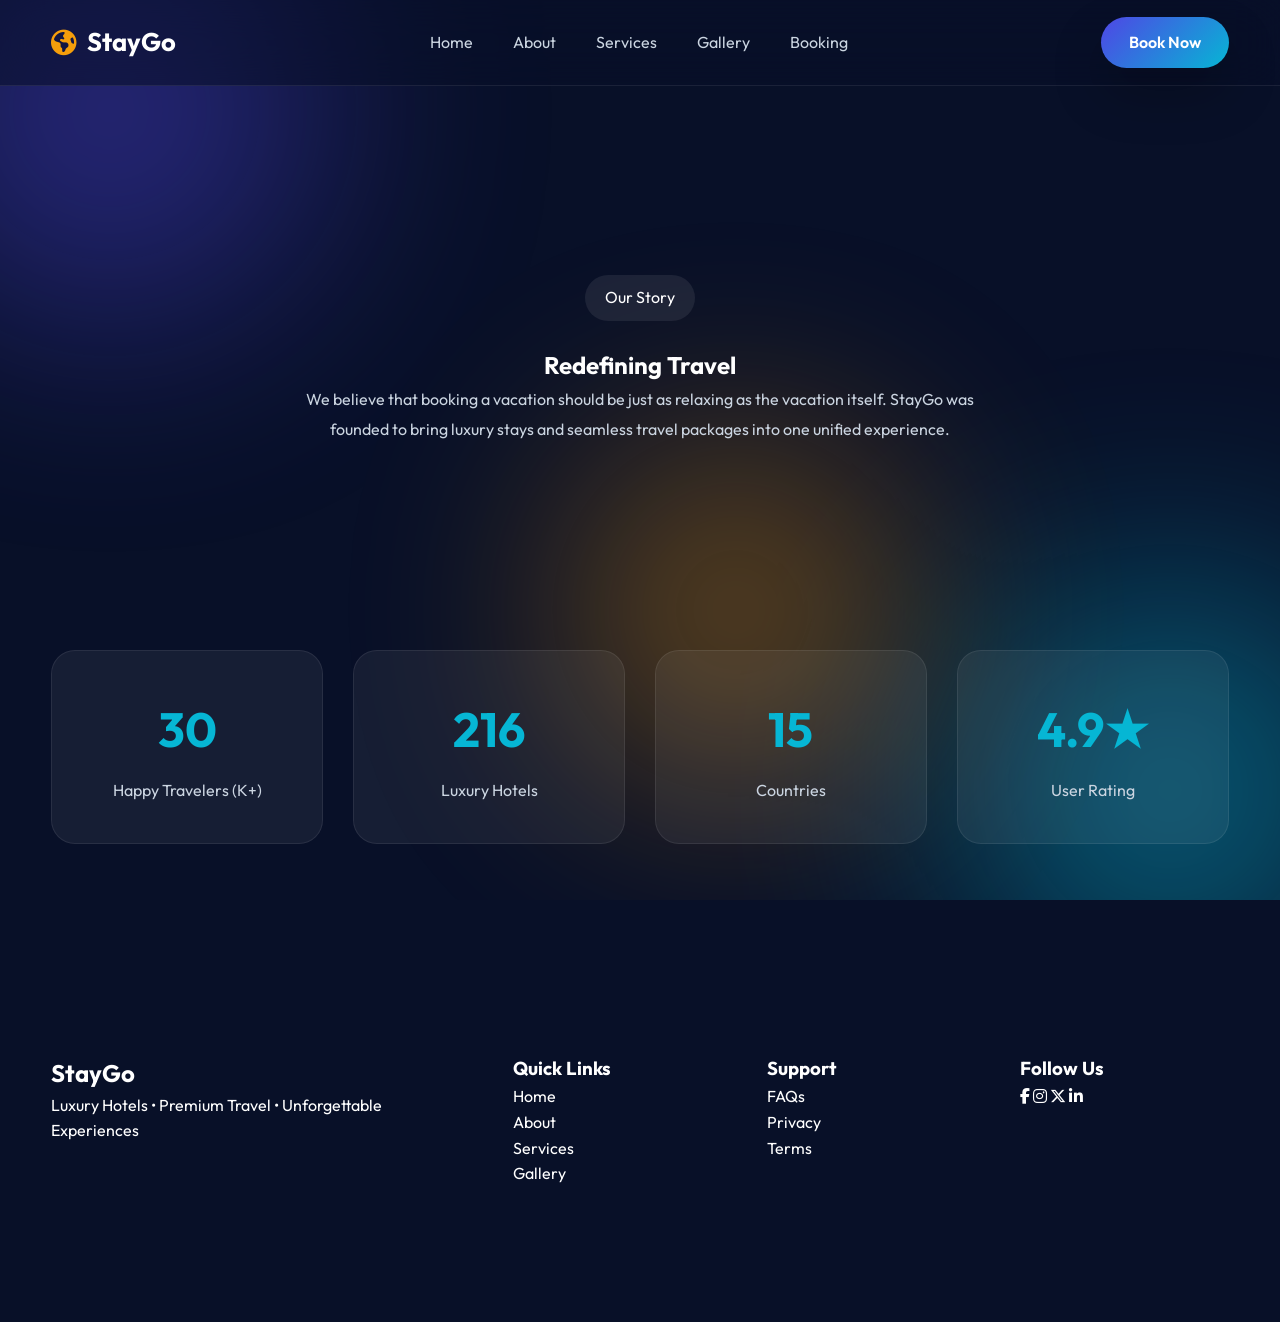
==== about.html @ 9bfd5c61 "Initial upload of StayGo website" ====
<!DOCTYPE html>
<html lang="en">
<head>
    <meta charset="UTF-8">
    <meta name="viewport" content="width=device-width, initial-scale=1.0">
    <title>About Us | StayGo Premium Hotel & Travel</title>
    <meta name="description" content="Learn more about StayGo, our mission, our team, and why 250,000+ travelers trust us for their luxury hotel and travel bookings.">
    <link rel="preconnect" href="https://fonts.googleapis.com">
    <link rel="preconnect" href="https://fonts.gstatic.com" crossorigin>
    <link href="https://fonts.googleapis.com/css2?family=Outfit:wght@300;400;500;600;700;800;900&display=swap" rel="stylesheet">
    <link rel="stylesheet" href="https://cdnjs.cloudflare.com/ajax/libs/font-awesome/6.7.2/css/all.min.css">
    <link rel="stylesheet" href="css/style.css">
    <link rel="stylesheet" href="css/responsive.css">
</head>
<body>
    <div class="loader"><span></span><span></span><span></span></div>
    <div class="gradient-bg"><div class="blob blob1"></div><div class="blob blob2"></div><div class="blob blob3"></div></div>
    <button class="scrollTop"><i class="fa-solid fa-arrow-up"></i></button>

    <header id="header">
        <div class="container">
            <nav>
                <a href="index.html" class="logo"><i class="fa-solid fa-earth-americas"></i><span>StayGo</span></a>
                <ul class="navMenu">
                    <li><a href="index.html">Home</a></li>
                    <li><a href="about.html" class="active">About</a></li>
                    <li><a href="services.html">Services</a></li>
                    <li><a href="gallery.html">Gallery</a></li>
                    <li><a href="booking.html">Booking</a></li>
                </ul>
                <div class="navButtons">
                    <a href="booking.html" class="bookBtn">Book Now</a>
                    <div class="menuBtn"><i class="fa-solid fa-bars"></i></div>
                </div>
            </nav>
        </div>
    </header>

    <section class="hero" style="min-height: 60vh; padding-top: 180px;">
        <div class="container text-center reveal">
            <span class="badge">Our Story</span>
            <h1>Redefining <span>Travel</span></h1>
            <p class="description" style="max-width: 700px; margin: auto;">We believe that booking a vacation should be just as relaxing as the vacation itself. StayGo was founded to bring luxury stays and seamless travel packages into one unified experience.</p>
        </div>
    </section>

    <section class="stats pt-5 pb-5">
        <div class="container">
            <div class="statsGrid reveal">
                <div class="stat">
                    <h2 class="counter" data-target="250">0</h2>
                    <p>Happy Travelers (K+)</p>
                </div>
                <div class="stat">
                    <h2 class="counter" data-target="1800">0</h2>
                    <p>Luxury Hotels</p>
                </div>
                <div class="stat">
                    <h2 class="counter" data-target="120">0</h2>
                    <p>Countries</p>
                </div>
                <div class="stat">
                    <h2>4.9★</h2>
                    <p>User Rating</p>
                </div>
            </div>
        </div>
    </section>

    <footer>
        <div class="container footerGrid">
            <div>
                <h2>StayGo</h2>
                <p>Luxury Hotels • Premium Travel • Unforgettable Experiences</p>
            </div>
            <div>
                <h3>Quick Links</h3>
                <a href="index.html">Home</a><br>
                <a href="about.html">About</a><br>
                <a href="services.html">Services</a><br>
                <a href="gallery.html">Gallery</a>
            </div>
            <div>
                <h3>Support</h3>
                <a href="#">FAQs</a><br>
                <a href="#">Privacy</a><br>
                <a href="#">Terms</a>
            </div>
            <div>
                <h3>Follow Us</h3>
                <div class="socials">
                    <i class="fab fa-facebook-f"></i>
                    <i class="fab fa-instagram"></i>
                    <i class="fab fa-x-twitter"></i>
                    <i class="fab fa-linkedin-in"></i>
                </div>
            </div>
        </div>
    </footer>
    <script src="js/script.js"></script>
</body>
</html>
---- css/style.css ----
/*==================================================
  STAYGO - PREMIUM HOTEL & TRAVEL WEBSITE
  Author : ChatGPT
==================================================*/

/*======================
 GOOGLE FONT
======================*/
@import url('https://fonts.googleapis.com/css2?family=Outfit:wght@300;400;500;600;700;800;900&display=swap');

/*======================
 CSS VARIABLES
======================*/

:root{

    --primary:#4F46E5;
    --primary-light:#6366F1;
    --secondary:#06B6D4;
    --accent:#F59E0B;

    --dark:#081028;
    --dark-light:#111827;
    --surface:rgba(255,255,255,.08);

    --white:#ffffff;
    --text:#CBD5E1;

    --shadow:0 25px 50px rgba(0,0,0,.25);

    --radius:20px;

    --transition:.35s ease;

}

/*======================
 RESET
======================*/

*{
    margin:0;
    padding:0;
    box-sizing:border-box;
}

html{

    scroll-behavior:smooth;

}

body{

    font-family:'Outfit',sans-serif;

    background:var(--dark);

    color:var(--white);

    overflow-x:hidden;

}

img{

    width:100%;

    display:block;

}

a{

    text-decoration:none;

    color:inherit;

}

ul{

    list-style:none;

}

button{

    border:none;

    outline:none;

    cursor:pointer;

    font-family:inherit;

}

input,
select{

    outline:none;

    font-family:inherit;

}

/*======================
 SCROLLBAR
======================*/

::-webkit-scrollbar{

    width:10px;

}

::-webkit-scrollbar-thumb{

    background:var(--primary);

    border-radius:20px;

}

::-webkit-scrollbar-track{

    background:#0a132d;

}

/*======================
 CONTAINER
======================*/

.container{

    width:min(1200px,92%);

    margin:auto;

}

/*======================
 BACKGROUND
======================*/

.gradient-bg{

    position:fixed;

    inset:0;

    z-index:-10;

    overflow:hidden;

}

.blob{

    position:absolute;

    border-radius:50%;

    filter:blur(120px);

    opacity:.45;

    animation:floatBlob 18s infinite alternate;

}

.blob1{

    width:420px;

    height:420px;

    background:#4F46E5;

    top:-100px;

    left:-100px;

}

.blob2{

    width:420px;

    height:420px;

    background:#06B6D4;

    bottom:-100px;

    right:-100px;

}

.blob3{

    width:320px;

    height:320px;

    background:#F59E0B;

    top:50%;

    left:45%;

}

/*======================
 LOADER
======================*/

.loader{

    position:fixed;

    inset:0;

    background:#081028;

    display:flex;

    justify-content:center;

    align-items:center;

    gap:12px;

    z-index:99999;

}

.loader span{

    width:18px;

    height:18px;

    border-radius:50%;

    background:var(--primary);

    animation:bounce .7s infinite alternate;

}

.loader span:nth-child(2){

    animation-delay:.2s;

}

.loader span:nth-child(3){

    animation-delay:.4s;

}

/*======================
 HEADER
======================*/

header{

    position:fixed;

    top:0;

    width:100%;

    z-index:1000;

    backdrop-filter:blur(25px);

    background:rgba(8,16,40,.55);

    border-bottom:1px solid rgba(255,255,255,.08);

}

nav{

    display:flex;

    align-items:center;

    justify-content:space-between;

    height:85px;

}

.logo{

    display:flex;

    align-items:center;

    gap:10px;

    font-size:1.6rem;

    font-weight:700;

}

.logo i{

    color:var(--accent);

}

.navMenu{

    display:flex;

    gap:40px;

}

.navMenu a{

    position:relative;

    color:var(--text);

    transition:var(--transition);

}

.navMenu a:hover{

    color:#fff;

}

.navMenu a::after{

    content:"";

    position:absolute;

    left:0;

    bottom:-6px;

    width:0;

    height:2px;

    background:var(--secondary);

    transition:.3s;

}

.navMenu a:hover::after{

    width:100%;

}

.navButtons{

    display:flex;

    align-items:center;

    gap:18px;

}

.bookBtn{

    padding:13px 28px;

    background:linear-gradient(135deg,var(--primary),var(--secondary));

    border-radius:50px;

    color:#fff;

    font-weight:600;

    box-shadow:var(--shadow);

    transition:.35s;

}

.bookBtn:hover{

    transform:translateY(-4px);

}

.menuBtn{

    display:none;

    font-size:1.5rem;

}

/*======================
 HERO
======================*/

.hero{

    min-height:100vh;

    display:flex;

    align-items:center;

    padding-top:120px;

}

.heroContainer{

    display:grid;

    grid-template-columns:1fr 1fr;

    align-items:center;

    gap:70px;

}

.badge{

    display:inline-flex;

    padding:10px 20px;

    border-radius:40px;

    background:rgba(255,255,255,.08);

    color:#fff;

    margin-bottom:25px;

}

.heroContent h1{

    font-size:4.3rem;

    line-height:1.05;

    margin-bottom:22px;

}

.heroContent h1 span{

    color:var(--secondary);

}

.heroContent p{

    color:var(--text);

    line-height:1.9;

    margin-bottom:40px;

}

.heroButtons{

    display:flex;

    gap:20px;

    margin-bottom:50px;

}

.primaryBtn{

    padding:15px 34px;

    border-radius:50px;

    background:linear-gradient(135deg,var(--primary),var(--secondary));

    color:#fff;

    transition:.35s;

}

.primaryBtn:hover{

    transform:translateY(-4px);

}

.secondaryBtn{

    padding:15px 34px;

    border-radius:50px;

    border:1px solid rgba(255,255,255,.15);

    backdrop-filter:blur(10px);

}

.heroStats{

    display:flex;

    gap:50px;

}

.heroStats h2{

    font-size:2rem;

}

.heroStats span{

    color:var(--text);

}

.heroImage{

    position:relative;

}

.heroImage img{

    border-radius:30px;

    box-shadow:var(--shadow);

}

.floatingCard{

    position:absolute;

    left:-30px;

    bottom:40px;

    display:flex;

    align-items:center;

    gap:18px;

    padding:18px 24px;

    border-radius:18px;

    background:rgba(255,255,255,.12);

    backdrop-filter:blur(20px);

}

.floatingCard i{

    font-size:2rem;

    color:gold;

}

/*======================
 ANIMATIONS
======================*/

@keyframes bounce{

    to{

        transform:translateY(-15px);

    }

}

@keyframes floatBlob{

    from{

        transform:translateY(0) translateX(0);

    }

    to{

        transform:translateY(60px) translateX(80px);

    }

}
/*==================================================
 BOOKING SECTION
==================================================*/

.booking{
    margin-top:-80px;
    position:relative;
    z-index:100;
    margin-bottom:120px;
}

.bookingCard{

    background:rgba(255,255,255,.08);

    backdrop-filter:blur(25px);

    border:1px solid rgba(255,255,255,.08);

    border-radius:25px;

    padding:35px;

    box-shadow:0 25px 60px rgba(0,0,0,.25);

}

.bookingTabs{

    display:flex;

    gap:15px;

    margin-bottom:30px;

}

.bookingTabs .tab{

    padding:14px 30px;

    border-radius:50px;

    background:rgba(255,255,255,.05);

    color:#fff;

    transition:.35s;

}

.bookingTabs .active{

    background:linear-gradient(135deg,var(--primary),var(--secondary));

}

.bookingForm{

    display:grid;

    grid-template-columns:2fr 1fr 1fr 1fr auto;

    gap:20px;

}

.inputGroup{

    display:flex;

    flex-direction:column;

    gap:12px;

}

.inputGroup label{

    color:#fff;

    font-weight:600;

}

.inputGroup input,
.inputGroup select{

    background:rgba(255,255,255,.08);

    border:none;

    border-radius:14px;

    color:#fff;

    padding:16px;

}

.inputGroup input::placeholder{

    color:#CBD5E1;

}

.searchBtn{

    align-self:end;

    padding:17px 34px;

    border-radius:14px;

    background:linear-gradient(135deg,var(--primary),var(--secondary));

    color:#fff;

    font-weight:700;

    transition:.35s;

}

.searchBtn:hover{

    transform:translateY(-4px);

}

/*==================================================
 SECTION TITLE
==================================================*/

.sectionTitle{

    text-align:center;

    margin-bottom:70px;

}

.sectionTitle span{

    color:var(--secondary);

    text-transform:uppercase;

    letter-spacing:2px;

    font-weight:700;

}

.sectionTitle h2{

    font-size:3rem;

    margin:18px 0;

}

.sectionTitle p{

    max-width:650px;

    margin:auto;

    color:var(--text);

    line-height:1.8;

}

/*==================================================
 DESTINATIONS
==================================================*/

.destinations{

    padding:110px 0;

}

.destinationGrid{

    display:grid;

    grid-template-columns:repeat(4,1fr);

    gap:28px;

}

.destinationCard{

    position:relative;

    overflow:hidden;

    border-radius:25px;

    cursor:pointer;

    transition:.4s;

}

.destinationCard img{

    height:450px;

    object-fit:cover;

    transition:.5s;

}

.destinationOverlay{

    position:absolute;

    inset:0;

    background:linear-gradient(transparent,rgba(0,0,0,.8));

    display:flex;

    justify-content:flex-end;

    flex-direction:column;

    padding:30px;

}

.destinationOverlay h3{

    font-size:1.9rem;

}

.destinationOverlay span{

    color:#ddd;

}

.destinationCard:hover{

    transform:translateY(-12px);

}

.destinationCard:hover img{

    transform:scale(1.12);

}

/*==================================================
 HOTELS
==================================================*/

.hotels{

    padding:100px 0;

}

.hotelGrid{

    display:grid;

    grid-template-columns:repeat(3,1fr);

    gap:35px;

}

.hotelCard{

    overflow:hidden;

    border-radius:24px;

    background:rgba(255,255,255,.06);

    backdrop-filter:blur(20px);

    transition:.4s;

    border:1px solid rgba(255,255,255,.08);

}

.hotelCard:hover{

    transform:translateY(-15px);

    box-shadow:0 30px 60px rgba(0,0,0,.3);

}

.hotelImage{

    position:relative;

    overflow:hidden;

}

.hotelImage img{

    height:270px;

    object-fit:cover;

    transition:.5s;

}

.hotelCard:hover img{

    transform:scale(1.08);

}

.hotelImage .price{

    position:absolute;

    top:20px;

    right:20px;

    background:#fff;

    color:#111;

    padding:8px 18px;

    border-radius:30px;

    font-weight:700;

}

.hotelContent{

    padding:28px;

}

.hotelContent h3{

    font-size:1.5rem;

    margin-bottom:10px;

}

.hotelContent p{

    color:var(--text);

    margin-bottom:20px;

}

.rating{

    color:#FFD700;

    margin-bottom:25px;

}

.rating span{

    color:#fff;

    margin-left:10px;

}

.cardBtn{

    display:inline-block;

    padding:13px 30px;

    border-radius:40px;

    background:linear-gradient(135deg,var(--primary),var(--secondary));

    transition:.35s;

}

.cardBtn:hover{

    transform:translateY(-3px);

}

/*==================================================
 WHY US
==================================================*/

.whyUs{

    padding:120px 0;

}

.whyGrid{

    display:grid;

    grid-template-columns:1fr 1fr;

    gap:70px;

    align-items:center;

}

.whyImage img{

    border-radius:25px;

    box-shadow:0 25px 60px rgba(0,0,0,.3);

}

.whyContent span{

    color:var(--secondary);

    font-weight:700;

    letter-spacing:2px;

}

.whyContent h2{

    font-size:3rem;

    margin:20px 0;

}

.whyContent p{

    color:var(--text);

    line-height:1.9;

    margin-bottom:40px;

}

.features{

    display:grid;

    grid-template-columns:repeat(2,1fr);

    gap:20px;

}

.features div{

    padding:22px;

    border-radius:18px;

    background:rgba(255,255,255,.06);

    transition:.35s;

    font-weight:600;

}

.features div:hover{

    transform:translateY(-6px);

    background:rgba(255,255,255,.10);

}

.features i{

    color:var(--accent);

    margin-right:12px;

}

/*==================================================
 STATS
==================================================*/

.stats{

    padding:80px 0 120px;

}

.statsGrid{

    display:grid;

    grid-template-columns:repeat(4,1fr);

    gap:30px;

}

.stat{

    padding:40px;

    text-align:center;

    border-radius:24px;

    background:rgba(255,255,255,.06);

    border:1px solid rgba(255,255,255,.08);

    transition:.35s;

}

.stat:hover{

    transform:translateY(-10px);

}

.stat h2{

    font-size:3rem;

    color:var(--secondary);

    margin-bottom:10px;

}

.stat p{

    color:var(--text);

}
/*==================================================
 PACKAGES
==================================================*/

.packages{
    padding:120px 0;
}

.packageGrid{
    display:grid;
    grid-template-columns:repeat(3,1fr);
    gap:35px;
}

.packageCard{
    position:relative;
    overflow:hidden;
    background:rgba(255,255,255,.06);
    border:1px solid rgba(255,255,255,.08);
    border-radius:25px;
    transition:.4s;
    backdrop-filter:blur(18px);
}

.packageCard:hover{
    transform:translateY(-15px);
    box-shadow:0 30px 60px rgba(0,0,0,.35);
}

.packageImage{
    position:relative;
    overflow:hidden;
}

.packageImage img{
    height:260px;
    object-fit:cover;
    transition:.5s;
}

.packageCard:hover img{
    transform:scale(1.08);
}

.packageBadge{
    position:absolute;
    top:20px;
    left:20px;
    background:var(--accent);
    color:#fff;
    padding:8px 18px;
    border-radius:30px;
    font-size:.9rem;
    font-weight:600;
}

.packageContent{
    padding:28px;
}

.packageContent h3{
    font-size:1.6rem;
    margin-bottom:15px;
}

.packageContent p{
    color:var(--text);
    line-height:1.8;
    margin-bottom:22px;
}

.packageInfo{
    display:flex;
    justify-content:space-between;
    margin-bottom:25px;
}

.packageInfo div{
    display:flex;
    align-items:center;
    gap:8px;
    color:var(--text);
}

.packageInfo i{
    color:var(--secondary);
}

.packageBottom{
    display:flex;
    justify-content:space-between;
    align-items:center;
}

.packagePrice h2{
    color:var(--secondary);
    font-size:2rem;
}

.packagePrice span{
    color:var(--text);
    font-size:.95rem;
}

/*==================================================
 GALLERY
==================================================*/

.gallery{
    padding:120px 0;
}

.galleryFilter{
    display:flex;
    justify-content:center;
    flex-wrap:wrap;
    gap:15px;
    margin-bottom:50px;
}

.filterBtn{
    padding:12px 28px;
    border-radius:50px;
    background:rgba(255,255,255,.08);
    color:#fff;
    transition:.35s;
}

.filterBtn.active,
.filterBtn:hover{
    background:linear-gradient(
        135deg,
        var(--primary),
        var(--secondary)
    );
}

.galleryGrid{
    display:grid;
    grid-template-columns:repeat(3,1fr);
    gap:22px;
}

.galleryItem{
    position:relative;
    overflow:hidden;
    border-radius:20px;
}

.galleryItem img{
    height:300px;
    object-fit:cover;
    transition:.6s;
}

.galleryOverlay{
    position:absolute;
    inset:0;
    background:rgba(8,16,40,.65);
    display:flex;
    justify-content:center;
    align-items:center;
    flex-direction:column;
    opacity:0;
    transition:.4s;
}

.galleryOverlay i{
    width:65px;
    height:65px;
    border-radius:50%;
    display:flex;
    justify-content:center;
    align-items:center;
    background:#fff;
    color:var(--primary);
    font-size:1.4rem;
    margin-bottom:15px;
}

.galleryOverlay h3{
    font-size:1.4rem;
}

.galleryItem:hover img{
    transform:scale(1.12);
}

.galleryItem:hover .galleryOverlay{
    opacity:1;
}

/*==================================================
 TESTIMONIALS
==================================================*/

.testimonials{
    padding:120px 0;
}

.testimonialWrapper{
    display:grid;
    grid-template-columns:repeat(3,1fr);
    gap:35px;
}

.testimonialCard{
    background:rgba(255,255,255,.06);
    backdrop-filter:blur(18px);
    border-radius:24px;
    padding:35px;
    border:1px solid rgba(255,255,255,.08);
    transition:.4s;
}

.testimonialCard:hover{
    transform:translateY(-10px);
}

.quoteIcon{
    width:65px;
    height:65px;
    border-radius:50%;
    background:linear-gradient(
        135deg,
        var(--primary),
        var(--secondary)
    );
    display:flex;
    align-items:center;
    justify-content:center;
    font-size:1.5rem;
    margin-bottom:25px;
}

.testimonialCard p{
    color:var(--text);
    line-height:1.9;
    margin-bottom:30px;
}

.client{
    display:flex;
    align-items:center;
    gap:18px;
}

.client img{
    width:70px;
    height:70px;
    border-radius:50%;
    object-fit:cover;
}

.clientInfo h4{
    margin-bottom:6px;
}

.clientInfo span{
    color:var(--text);
    font-size:.95rem;
}

.clientRating{
    color:#FFD700;
    margin-top:8px;
}

/*==================================================
 NEWSLETTER
==================================================*/

.newsletter{
    padding:120px 0;
}

.newsletterBox{
    padding:70px;
    border-radius:30px;
    background:linear-gradient(
        135deg,
        var(--primary),
        var(--secondary)
    );
    text-align:center;
}

.newsletterBox h2{
    font-size:3rem;
    margin-bottom:20px;
}

.newsletterBox p{
    max-width:650px;
    margin:auto;
    line-height:1.8;
    margin-bottom:35px;
}

.newsletterForm{
    max-width:700px;
    margin:auto;
    display:flex;
    gap:15px;
}

.newsletterForm input{
    flex:1;
    padding:18px 22px;
    border:none;
    border-radius:50px;
}

.newsletterForm button{
    padding:18px 35px;
    border-radius:50px;
    background:var(--dark);
    color:#fff;
    transition:.35s;
}

.newsletterForm button:hover{
    transform:translateY(-4px);
}

/*==================================================
 FOOTER
==================================================*/

footer{
    padding:100px 0 30px;
}

.footerGrid{
    display:grid;
    grid-template-columns:2fr 1fr 1fr 1fr;
    gap:45px;
    margin-bottom:60px;
}

.footerLogo{
    font-size:2rem;
    font-weight:700;
    margin-bottom:20px;
}

.footerAbout{
    color:var(--text);
    line-height:1.9;
    margin-bottom:30px;
}

.socialLinks{
    display:flex;
    gap:15px;
}

.socialLinks a{
    width:46px;
    height:46px;
    border-radius:50%;
    background:rgba(255,255,255,.08);
    display:flex;
    justify-content:center;
    align-items:center;
    transition:.35s;
}

.socialLinks a:hover{
    background:var(--primary);
    transform:translateY(-5px);
}

.footerCol h3{
    margin-bottom:25px;
}

.footerCol ul{
    display:flex;
    flex-direction:column;
    gap:15px;
}

.footerCol ul li a{
    color:var(--text);
    transition:.35s;
}

.footerCol ul li a:hover{
    color:#fff;
    padding-left:8px;
}

.footerContact li{
    display:flex;
    align-items:flex-start;
    gap:12px;
    color:var(--text);
}

.footerContact i{
    color:var(--secondary);
    margin-top:4px;
}

.footerBottom{
    padding-top:30px;
    border-top:1px solid rgba(255,255,255,.08);
    text-align:center;
    color:var(--text);
}

/*==================================================
 BACK TO TOP
==================================================*/

.scrollTop{
    position:fixed;
    right:25px;
    bottom:25px;
    width:55px;
    height:55px;
    border-radius:50%;
    background:linear-gradient(
        135deg,
        var(--primary),
        var(--secondary)
    );
    display:flex;
    justify-content:center;
    align-items:center;
    color:#fff;
    font-size:1.3rem;
    cursor:pointer;
    opacity:0;
    visibility:hidden;
    transition:.35s;
    z-index:999;
}

.scrollTop.show{
    opacity:1;
    visibility:visible;
}

.scrollTop:hover{
    transform:translateY(-5px);
}

/*==================================================
 EXTRA ANIMATIONS
==================================================*/

.fadeUp{
    animation:fadeUp .8s ease forwards;
}

.zoomIn{
    animation:zoomIn .7s ease forwards;
}

@keyframes fadeUp{
    from{
        opacity:0;
        transform:translateY(50px);
    }
    to{
        opacity:1;
        transform:translateY(0);
    }
}

@keyframes zoomIn{
    from{
        opacity:0;
        transform:scale(.8);
    }
    to{
        opacity:1;
        transform:scale(1);
    }
}

@keyframes rotate{
    from{
        transform:rotate(0deg);
    }
    to{
        transform:rotate(360deg);
    }
}

@keyframes pulse{
    0%{
        transform:scale(1);
    }
    50%{
        transform:scale(1.08);
    }
    100%{
        transform:scale(1);
    }
}

@keyframes slideLeft{
    from{
        opacity:0;
        transform:translateX(-60px);
    }
    to{
        opacity:1;
        transform:translateX(0);
    }
}

@keyframes slideRight{
    from{
        opacity:0;
        transform:translateX(60px);
    }
    to{
        opacity:1;
        transform:translateX(0);
    }
}
/*==================================================
                 UTILITY CLASSES
==================================================*/

.text-center{
    text-align:center;
}

.text-left{
    text-align:left;
}

.text-right{
    text-align:right;
}

.d-flex{
    display:flex;
}

.flex-center{
    display:flex;
    align-items:center;
    justify-content:center;
}

.flex-between{
    display:flex;
    justify-content:space-between;
    align-items:center;
}

.flex-column{
    display:flex;
    flex-direction:column;
}

.grid-2{
    display:grid;
    grid-template-columns:repeat(2,1fr);
    gap:30px;
}

.grid-3{
    display:grid;
    grid-template-columns:repeat(3,1fr);
    gap:30px;
}

.grid-4{
    display:grid;
    grid-template-columns:repeat(4,1fr);
    gap:30px;
}

/*==================================================
                 SPACING HELPERS
==================================================*/

.mt-1{margin-top:10px;}
.mt-2{margin-top:20px;}
.mt-3{margin-top:30px;}
.mt-4{margin-top:40px;}
.mt-5{margin-top:60px;}

.mb-1{margin-bottom:10px;}
.mb-2{margin-bottom:20px;}
.mb-3{margin-bottom:30px;}
.mb-4{margin-bottom:40px;}
.mb-5{margin-bottom:60px;}

.pt-5{
    padding-top:120px;
}

.pb-5{
    padding-bottom:120px;
}

/*==================================================
                 GLASS CARD
==================================================*/

.glass{
    background:rgba(255,255,255,.07);
    border:1px solid rgba(255,255,255,.08);
    backdrop-filter:blur(20px);
    border-radius:25px;
    box-shadow:0 20px 45px rgba(0,0,0,.25);
}

/*==================================================
                 SECTION SPACING
==================================================*/

section{
    position:relative;
}

section:not(.hero){
    padding:110px 0;
}

/*==================================================
                 IMAGE EFFECTS
==================================================*/

.img-hover{
    overflow:hidden;
    border-radius:20px;
}

.img-hover img{
    transition:.6s;
}

.img-hover:hover img{
    transform:scale(1.1);
}

.rounded{
    border-radius:20px;
}

.shadow{
    box-shadow:0 25px 60px rgba(0,0,0,.25);
}

/*==================================================
                 BUTTON EFFECTS
==================================================*/

button,
.primaryBtn,
.cardBtn,
.bookBtn,
.searchBtn{
    transition:.35s ease;
}

button:hover,
.primaryBtn:hover,
.cardBtn:hover,
.bookBtn:hover,
.searchBtn:hover{
    filter:brightness(1.08);
}

button:active{
    transform:scale(.96);
}

/*==================================================
                 LINKS
==================================================*/

a{
    transition:.35s;
}

a:hover{
    color:var(--secondary);
}

/*==================================================
                 FORM EFFECTS
==================================================*/

input,
select,
textarea{

    transition:.35s;
}

input:focus,
select:focus,
textarea:focus{

    border:1px solid var(--secondary);

    box-shadow:0 0 0 4px rgba(6,182,212,.18);

}

textarea{

    resize:none;

}

/*==================================================
                 GLASS BOXES
==================================================*/

.box{

    padding:30px;

    border-radius:20px;

    background:rgba(255,255,255,.05);

    backdrop-filter:blur(20px);

    border:1px solid rgba(255,255,255,.08);

}

/*==================================================
                 ICON BOX
==================================================*/

.iconBox{

    width:70px;

    height:70px;

    display:flex;

    align-items:center;

    justify-content:center;

    border-radius:20px;

    background:linear-gradient(
        135deg,
        var(--primary),
        var(--secondary)
    );

    color:#fff;

    font-size:1.6rem;

}

/*==================================================
                 HOVER CARD
==================================================*/

.hoverCard{

    transition:.4s;

}

.hoverCard:hover{

    transform:translateY(-12px);

    box-shadow:0 30px 60px rgba(0,0,0,.3);

}

/*==================================================
                 TITLE
==================================================*/

.title{

    font-size:2.5rem;

    margin-bottom:20px;

}

.subtitle{

    color:var(--secondary);

    font-weight:700;

    letter-spacing:2px;

    text-transform:uppercase;

    margin-bottom:10px;

}

.description{

    color:var(--text);

    line-height:1.9;

}

/*==================================================
                 LIST STYLE
==================================================*/

.checkList{

    display:flex;

    flex-direction:column;

    gap:15px;

}

.checkList li{

    display:flex;

    align-items:center;

    gap:12px;

    color:var(--text);

}

.checkList i{

    color:#22c55e;

}

/*==================================================
                 BADGES
==================================================*/

.badge-primary{

    display:inline-block;

    padding:8px 18px;

    border-radius:30px;

    background:var(--primary);

}

.badge-secondary{

    display:inline-block;

    padding:8px 18px;

    border-radius:30px;

    background:var(--secondary);

}

.badge-accent{

    display:inline-block;

    padding:8px 18px;

    border-radius:30px;

    background:var(--accent);

}

/*==================================================
                 REVEAL ANIMATION
==================================================*/

.reveal{

    opacity:0;

    transform:translateY(60px);

    transition:1s;

}

.reveal.active{

    opacity:1;

    transform:translateY(0);

}

/*==================================================
                 FLOAT
==================================================*/

.float{

    animation:floating 4s ease-in-out infinite;

}

@keyframes floating{

    0%{

        transform:translateY(0);

    }

    50%{

        transform:translateY(-15px);

    }

    100%{

        transform:translateY(0);

    }

}

/*==================================================
                 SPIN
==================================================*/

.spin{

    animation:spin 12s linear infinite;

}

@keyframes spin{

    from{

        transform:rotate(0deg);

    }

    to{

        transform:rotate(360deg);

    }

}

/*==================================================
                 PULSE
==================================================*/

.pulse{

    animation:pulseGlow 2s infinite;

}

@keyframes pulseGlow{

    0%{

        box-shadow:0 0 0 0 rgba(79,70,229,.45);

    }

    70%{

        box-shadow:0 0 0 18px transparent;

    }

    100%{

        box-shadow:0 0 0 0 transparent;

    }

}

/*==================================================
                 SCROLL TO TOP
==================================================*/

.scrollTop{

    transition:.35s;

}

.scrollTop:hover{

    transform:translateY(-8px);

}

/*==================================================
                 LOADER FINISH
==================================================*/

.loader.hide{

    opacity:0;

    visibility:hidden;

    transition:.6s;

}

/*==================================================
                 ACTIVE NAVIGATION
==================================================*/

.navMenu a.active{

    color:#fff;

}

.navMenu a.active::after{

    width:100%;

}

/*==================================================
                 SELECTION
==================================================*/

::selection{

    background:var(--secondary);

    color:#fff;

}

/*==================================================
                 FINAL POLISH
==================================================*/

html{

    scroll-padding-top:90px;

}

body{

    line-height:1.6;

}

img{

    user-select:none;

    -webkit-user-drag:none;

}

button{

    font-size:1rem;

}

.container::after{

    content:"";

    display:block;

    clear:both;

}

/*==================================================
                 END OF STYLE.CSS
==================================================*/
---- css/responsive.css ----
/*=========================================
    RESPONSIVE CSS
    STAYGO HOTEL WEBSITE
==========================================*/

/*=========================================
        LARGE DEVICES (1200px)
==========================================*/

@media (max-width:1200px){

.container{
    width:94%;
}

/* Hero */

.heroContainer{
    gap:50px;
}

.heroContent h1{
    font-size:3.8rem;
}

.heroImage img{
    height:600px;
    object-fit:cover;
}

/* Booking */

.bookingForm{
    grid-template-columns:repeat(2,1fr);
}

.searchBtn{
    width:100%;
}

/* Destination */

.destinationGrid{
    grid-template-columns:repeat(2,1fr);
}

/* Hotels */

.hotelGrid{
    grid-template-columns:repeat(2,1fr);
}

/* Packages */

.packageGrid{
    grid-template-columns:repeat(2,1fr);
}

/* Stats */

.statsGrid{
    grid-template-columns:repeat(2,1fr);
}

}

/*=========================================
        LAPTOP (992px)
==========================================*/

@media (max-width:992px){

section{
    padding:90px 0;
}

/* Navigation */

.menuBtn{
    display:block;
    color:#fff;
    cursor:pointer;
    z-index:1001;
}

.navMenu{

    position:fixed;

    top:85px;

    right:-100%;

    width:300px;

    height:calc(100vh - 85px);

    background:#081028;

    display:flex;

    flex-direction:column;

    justify-content:flex-start;

    align-items:center;

    padding-top:50px;

    gap:35px;

    transition:.4s;

    border-left:1px solid rgba(255,255,255,.08);

}

.navMenu.active{

    right:0;

}

.bookBtn{

    display:none;

}

/* Hero */

.hero{

    padding-top:140px;

}

.heroContainer{

    grid-template-columns:1fr;

    text-align:center;

}

.heroButtons{

    justify-content:center;

}

.heroStats{

    justify-content:center;

}

.heroImage{

    order:-1;

}

.heroImage img{

    max-width:650px;

    margin:auto;

}

.floatingCard{

    left:20px;

    bottom:20px;

}

/* Booking */

.booking{

    margin-top:0;

}

.bookingForm{

    grid-template-columns:1fr 1fr;

}

.searchBtn{

    grid-column:span 2;

}

/* Why Us */

.whyGrid{

    grid-template-columns:1fr;

}

.whyImage{

    order:-1;

}

/* Testimonials */

.testimonialWrapper{

    grid-template-columns:repeat(2,1fr);

}

/* Footer */

.footerGrid{

    grid-template-columns:repeat(2,1fr);

    gap:40px;

}

.newsletterForm{

    flex-direction:column;

}

.newsletterForm button{

    width:100%;

}

}

/*=========================================
        TABLET (768px)
==========================================*/

@media (max-width:768px){

.sectionTitle h2{

    font-size:2.3rem;

}

.heroContent h1{

    font-size:3rem;

}

.heroButtons{

    flex-direction:column;

}

.heroButtons a{

    width:100%;

    text-align:center;

}

.heroStats{

    flex-wrap:wrap;

    gap:30px;

}

.bookingTabs{

    flex-wrap:wrap;

}

.bookingForm{

    grid-template-columns:1fr;

}

.searchBtn{

    grid-column:auto;

}

.destinationGrid{

    grid-template-columns:1fr;

}

.hotelGrid{

    grid-template-columns:1fr;

}

.packageGrid{

    grid-template-columns:1fr;

}

.galleryGrid{

    grid-template-columns:repeat(2,1fr);

}

.testimonialWrapper{

    grid-template-columns:1fr;

}

.features{

    grid-template-columns:1fr;

}

.statsGrid{

    grid-template-columns:1fr 1fr;

}

.footerGrid{

    grid-template-columns:1fr;

}

.newsletterBox{

    padding:45px 30px;

}

.newsletterBox h2{

    font-size:2.2rem;

}

}

/*=========================================
        MOBILE (576px)
==========================================*/

@media (max-width:576px){

nav{

    height:75px;

}

.navMenu{

    top:75px;

    width:100%;

    height:calc(100vh - 75px);

}

.hero{

    padding-top:120px;

}

.heroContent h1{

    font-size:2.3rem;

}

.heroContent p{

    font-size:.95rem;

}

.badge{

    font-size:.85rem;

}

.primaryBtn,
.secondaryBtn{

    padding:14px 20px;

}

.heroStats{

    flex-direction:column;

}

.heroStats h2{

    font-size:1.8rem;

}

.floatingCard{

    position:relative;

    left:0;

    bottom:0;

    margin-top:20px;

}

.bookingCard{

    padding:25px;

}

.bookingTabs{

    flex-direction:column;

}

.bookingTabs .tab{

    width:100%;

}

.sectionTitle h2{

    font-size:2rem;

}

.sectionTitle p{

    font-size:.95rem;

}

.destinationCard img{

    height:350px;

}

.hotelImage img{

    height:230px;

}

.packageImage img{

    height:230px;

}

.galleryGrid{

    grid-template-columns:1fr;

}

.galleryItem img{

    height:260px;

}

.client{

    flex-direction:column;

    text-align:center;

}

.client img{

    margin:auto;

}

.newsletterBox{

    padding:35px 20px;

}

.newsletterBox h2{

    font-size:1.8rem;

}

.newsletterForm input{

    width:100%;

}

.footerLogo{

    font-size:1.7rem;

}

.scrollTop{

    width:48px;

    height:48px;

    right:18px;

    bottom:18px;

}

}

/*=========================================
        SMALL MOBILE (400px)
==========================================*/

@media (max-width:400px){

.heroContent h1{

    font-size:2rem;

}

.heroContent p{

    font-size:.9rem;

}

.heroButtons{

    gap:15px;

}

.heroStats{

    gap:20px;

}

.bookingCard{

    padding:20px;

}

.sectionTitle h2{

    font-size:1.8rem;

}

.hotelContent{

    padding:20px;

}

.packageContent{

    padding:20px;

}

.testimonialCard{

    padding:25px;

}

.newsletterBox{

    padding:30px 15px;

}

.newsletterBox h2{

    font-size:1.6rem;

}

.footerGrid{

    gap:30px;

}

.footerBottom{

    font-size:.9rem;

}

}
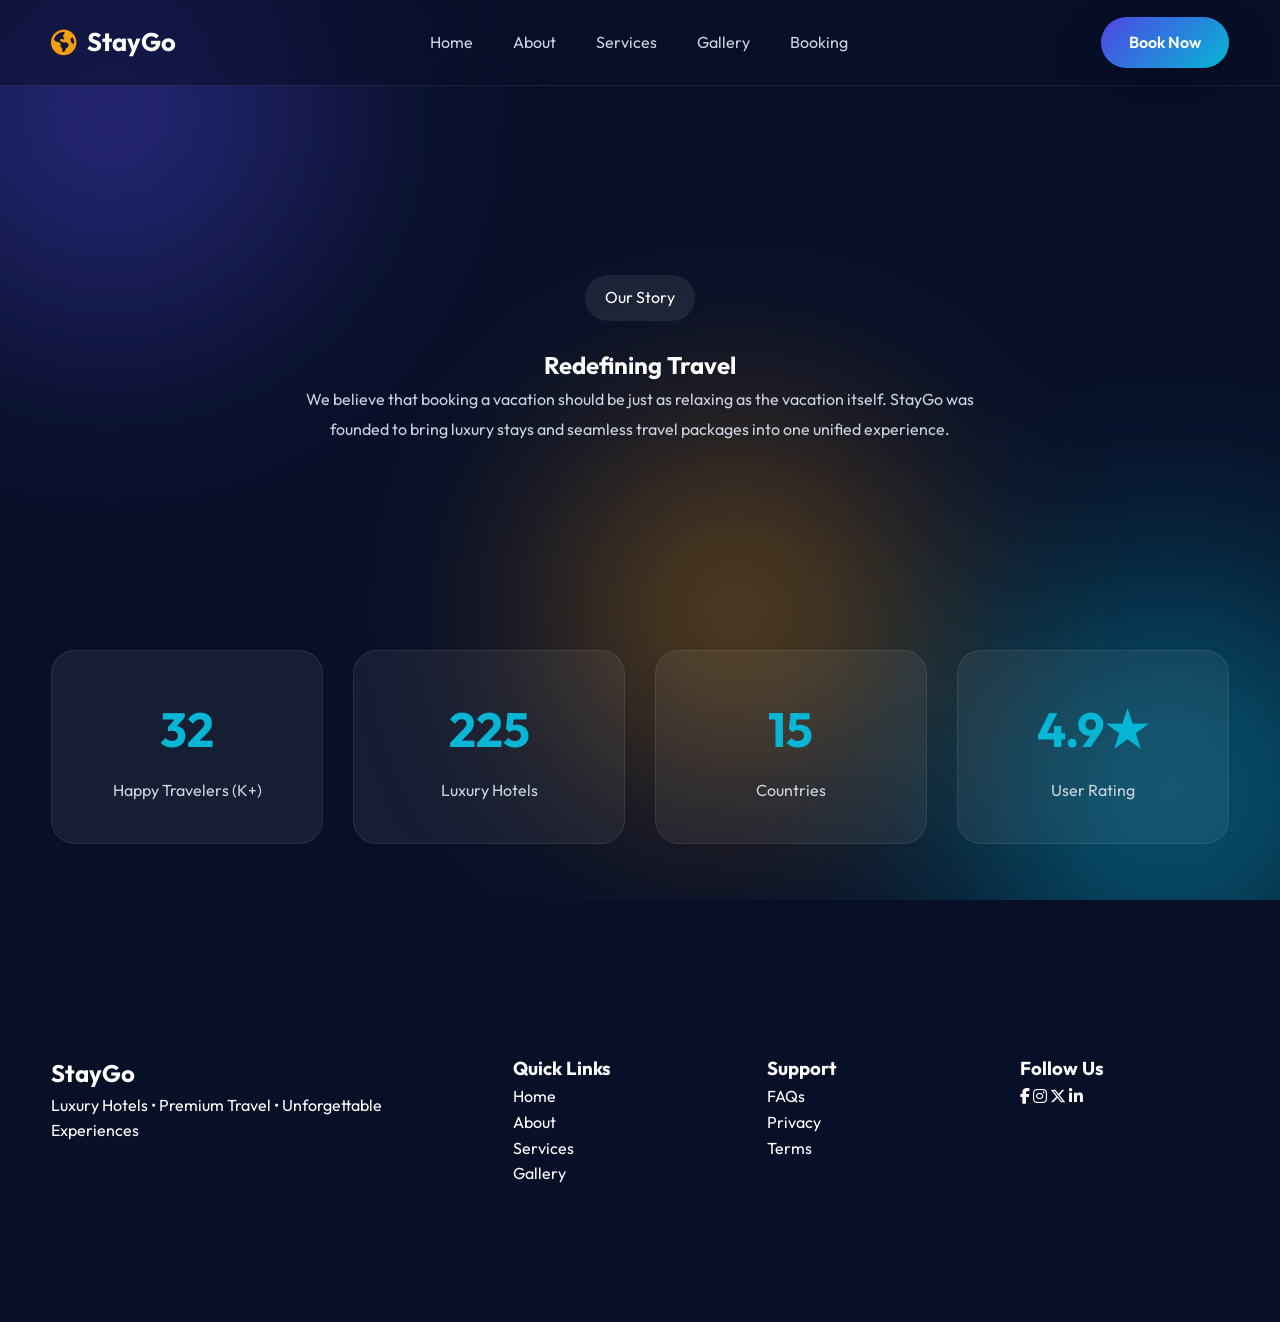
==== commit 5dea404f: "Add Tawk.to chatbot and fix booking form redirection" ====
--- a/about.html
+++ b/about.html
@@ -12,6 +12,19 @@
     <link rel="stylesheet" href="css/style.css">
     <link rel="stylesheet" href="css/responsive.css">
 </head>
+<!--Start of Tawk.to Script-->
+<script type="text/javascript">
+var Tawk_API=Tawk_API||{}, Tawk_LoadStart=new Date();
+(function(){
+var s1=document.createElement("script"),s0=document.getElementsByTagName("script")[0];
+s1.async=true;
+s1.src='https://embed.tawk.to/6a462df92aaf551d42e2d4ce/1jsh275o7';
+s1.charset='UTF-8';
+s1.setAttribute('crossorigin','*');
+s0.parentNode.insertBefore(s1,s0);
+})();
+</script>
+<!--End of Tawk.to Script-->
 <body>
     <div class="loader"><span></span><span></span><span></span></div>
     <div class="gradient-bg"><div class="blob blob1"></div><div class="blob blob2"></div><div class="blob blob3"></div></div>
